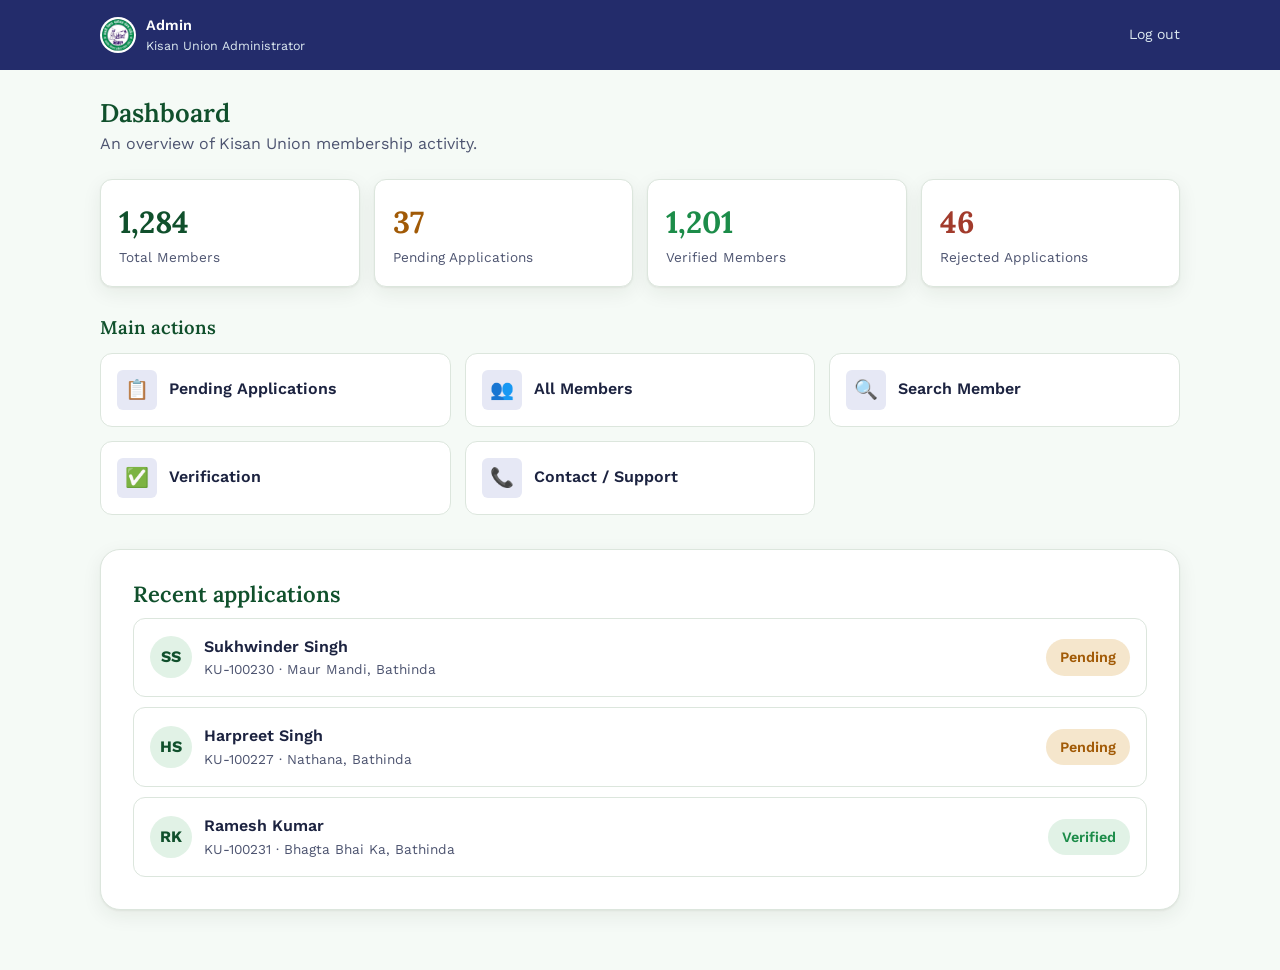
==== admin-dashboard.html @ 420122a4 "Initial commit" ====
<!doctype html>
<html lang="en">
<head>
<meta charset="UTF-8">
<meta name="viewport" content="width=device-width, initial-scale=1">
<title>Admin Dashboard — Kisan Union</title>
<link rel="icon" type="image/png" href="assets/images/favicon.png">
<link rel="stylesheet" href="css/style.css">
<link rel="stylesheet" href="css/responsive.css">
<link rel="stylesheet" href="css/admin.css">
</head>
<body class="admin-shell">

<div class="admin-topbar">
  <div class="container">
    <div class="who">
      <div class="avatar"><img src="assets/images/logo.jpg" alt="Kisan Union emblem" class="topbar-logo-mark"></div>
      <div>
        <div style="font-weight:600;">Admin</div>
        <div style="font-size:0.78rem; color:#DCE9F0;">Kisan Union Administrator</div>
      </div>
    </div>
    <a href="admin-login.html" class="logout">Log out</a>
  </div>
</div>

<main class="admin-main">
  <div class="container">
    <div style="margin-bottom:22px;">
      <h1 style="font-size:1.6rem; margin-bottom:4px;">Dashboard</h1>
      <p style="color:var(--ink-soft); margin:0;">An overview of Kisan Union membership activity.</p>
    </div>

    <div class="stat-grid">
      <div class="stat-card">
        <div class="num">1,284</div>
        <div class="label">Total Members</div>
      </div>
      <div class="stat-card accent-warn">
        <div class="num">37</div>
        <div class="label">Pending Applications</div>
      </div>
      <div class="stat-card accent-good">
        <div class="num">1,201</div>
        <div class="label">Verified Members</div>
      </div>
      <div class="stat-card accent-bad">
        <div class="num">46</div>
        <div class="label">Rejected Applications</div>
      </div>
    </div>

    <h2 style="font-size:1.15rem; margin-bottom:14px;">Main actions</h2>
    <div class="admin-actions-grid">
      <a href="members.html?filter=pending" class="admin-action">
        <div class="icon">&#128203;</div>
        Pending Applications
      </a>
      <a href="members.html" class="admin-action">
        <div class="icon">&#128101;</div>
        All Members
      </a>
      <a href="members.html" class="admin-action">
        <div class="icon">&#128269;</div>
        Search Member
      </a>
      <a href="application-review.html" class="admin-action">
        <div class="icon">&#9989;</div>
        Verification
      </a>
      <a href="contact.html" class="admin-action">
        <div class="icon">&#128222;</div>
        Contact / Support
      </a>
    </div>

    <div class="panel" style="margin-top:6px;">
      <h3 style="margin-bottom:10px;">Recent applications</h3>
      <div class="member-list">
        <div class="member-card">
          <div class="who">
            <div class="initials">SS</div>
            <div><div class="name">Sukhwinder Singh</div><div class="meta">KU-100230 &middot; Maur Mandi, Bathinda</div></div>
          </div>
          <span class="status-badge pending">Pending</span>
        </div>
        <div class="member-card">
          <div class="who">
            <div class="initials">HS</div>
            <div><div class="name">Harpreet Singh</div><div class="meta">KU-100227 &middot; Nathana, Bathinda</div></div>
          </div>
          <span class="status-badge pending">Pending</span>
        </div>
        <div class="member-card">
          <div class="who">
            <div class="initials">RK</div>
            <div><div class="name">Ramesh Kumar</div><div class="meta">KU-100231 &middot; Bhagta Bhai Ka, Bathinda</div></div>
          </div>
          <span class="status-badge verified">Verified</span>
        </div>
      </div>
    </div>
  </div>
</main>

<script src="js/main.js"></script>
</body>
</html>
---- css/style.css ----
/* ==========================================================================
   Kisan Union — Design Tokens & Base
   ========================================================================== */

@import url('https://fonts.googleapis.com/css2?family=Lora:ital,wght@0,500;0,600;0,700;1,500&family=Work+Sans:wght@400;500;600;700&display=swap');

:root{
  /* --- Color: taken directly from the Kisan Union emblem —
     bold green ring, white field, deep navy line-art --- */
  --paper:        #F5FAF6;   /* faint mint-white, echoes the emblem's white disc */
  --paper-raised: #FFFFFF;
  --ink:          #1C2340;   /* deep navy ink, matches the emblem's linework */
  --ink-soft:     #4D5470;
  --line:         #DCE6DD;

  --field-700:    #10502C;   /* deep emblem green — headers, nav, hero */
  --field-600:    #1C8C49;   /* emblem ring green — primary brand green */
  --field-500:    #229E56;   /* interactive green */
  --field-100:    #E1F2E6;   /* pale green wash */

  /* Navy — the emblem's second colour, used as the accent/CTA family
     in place of a generic gold, so the whole site reads as one mark */
  --wheat-600:    #171D45;   /* deep navy — hover state for accent buttons */
  --wheat-500:    #232C6B;   /* emblem navy — accent CTAs, links, highlights */
  --wheat-100:    #E6E8F5;   /* pale navy wash */

  --soil-600:     #232C6B;   /* secondary accent reuses emblem navy */
  --soil-100:     #E6E8F5;

  --sky-600:      #232C6B;   /* trust blue → emblem navy, used for admin/verification */
  --sky-500:      #3542A0;
  --sky-100:      #E6E8F5;

  --good-600:     #1C8C49;
  --good-100:     #E1F2E6;
  --warn-600:     #A15A06;
  --warn-100:     #F5E6CC;
  --bad-600:      #A23B2C;
  --bad-100:      #F5DFDA;

  /* --- Type --- */
  --font-display: 'Lora', Georgia, serif;
  --font-body:    'Work Sans', -apple-system, BlinkMacSystemFont, 'Segoe UI', sans-serif;

  /* --- Scale --- */
  --step-0:  1rem;
  --step-1:  1.125rem;
  --step-2:  1.375rem;
  --step-3:  1.75rem;
  --step-4:  2.25rem;
  --step-5:  2.9rem;

  /* --- Layout --- */
  --content-width: 1120px;
  --radius-sm: 6px;
  --radius-md: 12px;
  --radius-lg: 20px;
  --shadow-card: 0 1px 2px rgba(30,42,20,0.06), 0 6px 20px rgba(30,42,20,0.07);
  --focus-ring: 0 0 0 3px rgba(35,44,107,0.45);
}

*, *::before, *::after{ box-sizing: border-box; }

html{ scroll-behavior: smooth; }

body{
  margin: 0;
  font-family: var(--font-body);
  font-size: 16px;
  line-height: 1.55;
  color: var(--ink);
  background: var(--paper);
  -webkit-font-smoothing: antialiased;
}

@media (prefers-reduced-motion: reduce){
  html{ scroll-behavior: auto; }
  *, *::before, *::after{ animation-duration: 0.01ms !important; animation-iteration-count: 1 !important; transition-duration: 0.01ms !important; }
}

h1, h2, h3, h4{
  font-family: var(--font-display);
  font-weight: 600;
  line-height: 1.18;
  margin: 0 0 0.5em;
  color: var(--field-700);
}
h1{ font-size: var(--step-5); }
h2{ font-size: var(--step-4); }
h3{ font-size: var(--step-2); }
p{ margin: 0 0 1em; max-width: 62ch; }
a{ color: var(--field-600); }
img{ max-width: 100%; display: block; }

.container{
  width: 100%;
  max-width: var(--content-width);
  margin: 0 auto;
  padding: 0 20px;
}

.visually-hidden{
  position: absolute; width: 1px; height: 1px; padding: 0; margin: -1px;
  overflow: hidden; clip: rect(0,0,0,0); white-space: nowrap; border: 0;
}

a:focus-visible, button:focus-visible, input:focus-visible, select:focus-visible, textarea:focus-visible, [tabindex]:focus-visible{
  outline: none;
  box-shadow: var(--focus-ring);
  border-radius: var(--radius-sm);
}

/* ==========================================================================
   Header / Nav
   ========================================================================== */
.site-header{
  position: sticky; top: 0; z-index: 40;
  background: var(--field-700);
  border-bottom: 1px solid rgba(255,255,255,0.08);
}
.header-inner{
  max-width: var(--content-width);
  margin: 0 auto;
  padding: 14px 20px;
  display: flex; align-items: center; justify-content: space-between;
  gap: 16px;
}
.logo{
  display: flex; align-items: center; gap: 10px;
  color: #fff; text-decoration: none;
  font-family: var(--font-display); font-weight: 700; font-size: 1.2rem;
}
.logo-mark{
  width: 38px; height: 38px; border-radius: 50%; flex-shrink: 0;
  object-fit: cover; background: #fff;
  border: 2px solid rgba(255,255,255,0.85);
  box-shadow: 0 1px 4px rgba(0,0,0,0.25);
}
.logo-tag{ display: block; font-family: var(--font-body); font-weight: 400; font-size: 0.7rem; color: var(--wheat-100); letter-spacing: 0.01em; }

.main-nav{ display: flex; align-items: center; gap: 26px; }
.main-nav a{
  color: #F1EEE2; text-decoration: none; font-weight: 500; font-size: 0.95rem;
  padding: 8px 2px; border-bottom: 2px solid transparent;
}
.main-nav a:hover{ border-bottom-color: var(--wheat-500); }
.main-nav a.nav-admin{
  color: #fff; background: var(--wheat-500);
  padding: 8px 16px; border-radius: 999px; border-bottom: none;
}
.main-nav a.nav-admin:hover{ background: var(--wheat-600); }

.nav-toggle{
  display: none; width: 44px; height: 44px; border: none; background: transparent;
  cursor: pointer; padding: 0; flex-direction: column; align-items: center; justify-content: center; gap: 5px;
}
.nav-toggle span{ display: block; width: 22px; height: 2px; background: #fff; border-radius: 2px; }

/* ==========================================================================
   Buttons
   ========================================================================== */
.btn{
  display: inline-flex; align-items: center; justify-content: center; gap: 8px;
  font-family: var(--font-body); font-weight: 600; font-size: 1rem;
  padding: 15px 26px; border-radius: 999px; border: 2px solid transparent;
  text-decoration: none; cursor: pointer; min-height: 52px;
  transition: transform 0.08s ease, background 0.15s ease, box-shadow 0.15s ease;
}
.btn:active{ transform: translateY(1px); }
.btn-primary{ background: var(--wheat-500); color: #fff; }
.btn-primary:hover{ background: var(--wheat-600); }
.btn-secondary{ background: var(--field-600); color: #fff; }
.btn-secondary:hover{ background: var(--field-700); }
.btn-outline{ background: transparent; color: var(--field-700); border-color: var(--field-600); }
.btn-outline:hover{ background: var(--field-100); }
.btn-ghost{ background: transparent; color: var(--field-700); border: none; padding: 10px 6px; min-height: auto; text-decoration: underline; text-underline-offset: 3px; }
.btn-block{ width: 100%; }
.btn-lg{ padding: 18px 30px; font-size: 1.08rem; }
.btn[disabled]{ opacity: 0.55; cursor: not-allowed; }

.btn .spinner{ display: none; width: 18px; height: 18px; border-radius: 50%; border: 2px solid rgba(255,255,255,0.5); border-top-color: currentColor; animation: spin 0.7s linear infinite; }
.btn.is-loading .spinner{ display: inline-block; }
.btn.is-loading .btn-label{ opacity: 0.7; }
@keyframes spin{ to{ transform: rotate(360deg); } }

/* ==========================================================================
   Hero
   ========================================================================== */
.hero{
  background: var(--field-700);
  color: #fff;
  position: relative;
  overflow: hidden;
}
.hero-inner{
  max-width: var(--content-width); margin: 0 auto; padding: 64px 20px 56px;
  display: grid; grid-template-columns: 1.1fr 0.9fr; gap: 40px; align-items: center;
  position: relative; z-index: 2;
}
.hero h1{ color: #fff; font-size: var(--step-5); }
.hero p.lead{ color: #E7E4D6; font-size: 1.15rem; max-width: 46ch; }
.hero-actions{ display: flex; flex-wrap: wrap; gap: 14px; margin-top: 28px; }
.hero-secondary-link{ margin-top: 18px; }
.hero-secondary-link a{ color: var(--wheat-100); font-weight: 500; }

.hero-art-wrap{ position: relative; }
.hero-art{ width: 100%; height: auto; }
.hero-badge{
  position: absolute; top: -6px; right: 4%; width: 92px; height: 92px;
  border-radius: 50%; object-fit: cover; background: #fff;
  border: 4px solid #fff; box-shadow: 0 8px 24px rgba(0,0,0,0.3);
}
.hero::after{
  content: ""; position: absolute; inset: 0;
  background: radial-gradient(circle at 85% 15%, rgba(35,44,107,0.28), transparent 55%);
  z-index: 1;
}

/* ==========================================================================
   Sections
   ========================================================================== */
section{ padding: 64px 0; }
.section-head{ max-width: 60ch; margin-bottom: 36px; }
.section-head p{ color: var(--ink-soft); }
.section-alt{ background: var(--paper-raised); border-top: 1px solid var(--line); border-bottom: 1px solid var(--line); }

/* Quick action cards */
.action-grid{
  display: grid; grid-template-columns: repeat(4, 1fr); gap: 18px;
}
.action-card{
  background: var(--paper-raised); border: 1px solid var(--line); border-radius: var(--radius-lg);
  padding: 26px; display: flex; flex-direction: column; gap: 10px;
  text-decoration: none; color: var(--ink);
  box-shadow: var(--shadow-card);
  transition: transform 0.12s ease, box-shadow 0.12s ease;
}
.action-card:hover{ transform: translateY(-3px); box-shadow: 0 10px 26px rgba(30,42,20,0.12); }
.action-card .icon{
  width: 52px; height: 52px; border-radius: var(--radius-md);
  display: flex; align-items: center; justify-content: center; font-size: 1.5rem;
  background: var(--field-100); color: var(--field-700);
}
.action-card.primary{ border-color: var(--wheat-500); border-width: 2px; }
.action-card.primary .icon{ background: var(--wheat-100); color: var(--wheat-600); }
.action-card h3{ margin-bottom: 2px; font-size: 1.2rem; }
.action-card p{ color: var(--ink-soft); font-size: 0.95rem; margin-bottom: 4px; }
.action-card .card-cta{ margin-top: auto; font-weight: 600; color: var(--field-600); }
.action-card.blue .icon{ background: var(--sky-100); color: var(--sky-600); }
.action-card.brown .icon{ background: var(--soil-100); color: var(--soil-600); }

/* Trust / steps */
.steps{ display: grid; grid-template-columns: repeat(3, 1fr); gap: 28px; counter-reset: step; }
.step{ position: relative; padding-left: 4px; }
.step .num{
  font-family: var(--font-display); font-size: 2.2rem; font-weight: 700;
  color: var(--wheat-500); display: block; margin-bottom: 6px;
}
.step h3{ margin-bottom: 6px; }
.step p{ color: var(--ink-soft); }

/* About */
.about-block{ display: grid; grid-template-columns: 1fr 1fr; gap: 40px; align-items: start; }
.about-block .about-note{
  background: var(--wheat-100); border: 1px solid var(--wheat-500); border-radius: var(--radius-md);
  padding: 16px 18px; font-size: 0.92rem; color: var(--soil-600);
}

/* ==========================================================================
   Cards / Panels generic
   ========================================================================== */
.panel{
  background: var(--paper-raised); border: 1px solid var(--line); border-radius: var(--radius-lg);
  padding: 32px; box-shadow: var(--shadow-card);
}
.panel-narrow{ max-width: 560px; margin: 0 auto; }

/* ==========================================================================
   Forms
   ========================================================================== */
.field{ margin-bottom: 20px; }
.field label{ display: block; font-weight: 600; margin-bottom: 6px; font-size: 0.95rem; }
.field .hint{ font-size: 0.83rem; color: var(--ink-soft); margin-top: 5px; }
.field input, .field select, .field textarea{
  width: 100%; font: inherit; padding: 14px 15px; border-radius: var(--radius-sm);
  border: 1.5px solid var(--line); background: #fff; color: var(--ink); min-height: 52px;
}
.field textarea{ min-height: 110px; resize: vertical; }
.field input:focus, .field select:focus, .field textarea:focus{ outline: none; border-color: var(--field-500); box-shadow: var(--focus-ring); }
.field.has-error input, .field.has-error select, .field.has-error textarea{ border-color: var(--bad-600); }
.field .error-msg{ display: none; color: var(--bad-600); font-size: 0.85rem; margin-top: 6px; font-weight: 500; }
.field.has-error .error-msg{ display: block; }
.field-row{ display: grid; grid-template-columns: 1fr 1fr; gap: 16px; }

.radio-group{ display: flex; gap: 10px; flex-wrap: wrap; }
.radio-chip{ position: relative; }
.radio-chip input{ position: absolute; opacity: 0; width: 100%; height: 100%; cursor: pointer; margin: 0; }
.radio-chip span{
  display: inline-flex; padding: 12px 20px; border: 1.5px solid var(--line); border-radius: 999px;
  font-weight: 500; color: var(--ink-soft); background: #fff;
}
.radio-chip input:checked + span{ background: var(--field-100); border-color: var(--field-500); color: var(--field-700); }
.radio-chip input:focus-visible + span{ box-shadow: var(--focus-ring); }

.checkbox-row{ display: flex; align-items: flex-start; gap: 10px; }
.checkbox-row input{ width: 20px; height: 20px; margin-top: 2px; flex-shrink: 0; }
.checkbox-row label{ font-weight: 500; margin: 0; }

/* ==========================================================================
   Footer
   ========================================================================== */
.site-footer{ background: var(--field-700); color: #E7E4D6; padding: 48px 0 26px; margin-top: 40px; }
.footer-inner{ display: grid; grid-template-columns: 1.3fr 1fr; gap: 30px; align-items: start; }
.footer-brand{ display: flex; align-items: center; gap: 12px; color: #fff; }
.footer-logo-mark{ width: 46px; height: 46px; }
.footer-brand span{ font-family: var(--font-display); font-weight: 700; font-size: 1.1rem; }
.footer-brand p{ color: var(--wheat-100); font-size: 0.85rem; margin: 4px 0 0; }
.footer-links{ display: flex; flex-wrap: wrap; gap: 10px 22px; }
.footer-links a{ color: #E7E4D6; text-decoration: none; font-size: 0.92rem; }
.footer-links a:hover{ color: var(--wheat-500); }
.footer-legal{ grid-column: 1 / -1; border-top: 1px solid rgba(255,255,255,0.14); margin-top: 24px; padding-top: 18px; display: flex; flex-wrap: wrap; justify-content: space-between; gap: 10px; font-size: 0.82rem; color: #C7C4B4; }
.footer-legal-links{ display: flex; gap: 16px; }
.footer-legal-links a{ color: #C7C4B4; text-decoration: none; }
.footer-legal-links a:hover{ color: var(--wheat-500); }

/* ==========================================================================
   Status badges
   ========================================================================== */
.status-badge{ display: inline-flex; align-items: center; gap: 7px; font-weight: 600; font-size: 0.9rem; padding: 7px 14px; border-radius: 999px; }
.status-badge.verified{ background: var(--good-100); color: var(--good-600); }
.status-badge.pending{ background: var(--warn-100); color: var(--warn-600); }
.status-badge.rejected{ background: var(--bad-100); color: var(--bad-600); }
.status-badge.suspended{ background: var(--soil-100); color: var(--soil-600); }
.status-badge.not-found{ background: var(--line); color: var(--ink-soft); }

/* ==========================================================================
   Utility page header (non-hero pages)
   ========================================================================== */
.page-head{ background: var(--field-100); padding: 40px 0 34px; border-bottom: 1px solid var(--line); }
.page-head h1{ margin-bottom: 8px; }
.page-head p{ color: var(--ink-soft); margin: 0; }

/* Breadcrumb-ish back link */
.back-link{ display: inline-flex; align-items: center; gap: 6px; color: var(--field-600); text-decoration: none; font-weight: 500; font-size: 0.92rem; margin-bottom: 18px; }
.back-link:hover{ text-decoration: underline; }

/* Progress steps (registration) */
.progress-steps{ display: flex; gap: 8px; margin-bottom: 34px; }
.progress-steps .p-step{ flex: 1; }
.progress-steps .p-bar{ height: 6px; border-radius: 4px; background: var(--line); overflow: hidden; }
.progress-steps .p-step.done .p-bar, .progress-steps .p-step.active .p-bar{ background: var(--wheat-500); }
.progress-steps .p-label{ font-size: 0.78rem; margin-top: 6px; color: var(--ink-soft); font-weight: 500; }
.progress-steps .p-step.active .p-label{ color: var(--field-700); }

.form-step{ display: none; }
.form-step.active{ display: block; }
.form-actions{ display: flex; justify-content: space-between; gap: 12px; margin-top: 30px; }

.summary-grid{ display: grid; grid-template-columns: 1fr 1fr; gap: 16px 24px; margin-bottom: 24px; }
.summary-item .k{ font-size: 0.82rem; color: var(--ink-soft); margin-bottom: 2px; }
.summary-item .v{ font-weight: 600; }

/* Empty / result states */
.result-state{ text-align: center; padding: 30px 10px; }
.result-state .icon-lg{ width: 64px; height: 64px; margin: 0 auto 16px; }
.empty-state{ text-align: center; padding: 50px 20px; color: var(--ink-soft); }

/* Skeleton */
.skeleton{ background: linear-gradient(90deg, var(--line) 25%, #ece7d6 37%, var(--line) 63%); background-size: 400% 100%; animation: shimmer 1.4s ease infinite; border-radius: var(--radius-sm); }
@keyframes shimmer{ 0%{ background-position: 100% 0; } 100%{ background-position: 0 0; } }
---- css/responsive.css ----
/* ==========================================================================
   Responsive rules — mobile-first overrides for larger screens down to phones
   ========================================================================== */

/* Mobile default adjustments (< 720px) */
@media (max-width: 720px){
  h1{ font-size: var(--step-4); }
  h2{ font-size: var(--step-3); }
  section{ padding: 44px 0; }

  .nav-toggle{ display: flex; }
  .main-nav{
    position: fixed; inset: 62px 0 0 0; background: var(--field-700);
    flex-direction: column; align-items: flex-start; gap: 4px; padding: 18px 24px;
    transform: translateY(-8px); opacity: 0; pointer-events: none;
    transition: opacity 0.15s ease, transform 0.15s ease;
  }
  .main-nav.open{ opacity: 1; transform: translateY(0); pointer-events: auto; }
  .main-nav a{ width: 100%; padding: 14px 4px; border-bottom: 1px solid rgba(255,255,255,0.1); }
  .main-nav a.nav-admin{ margin-top: 10px; text-align: center; }

  .hero-inner{ grid-template-columns: 1fr; padding: 40px 20px 44px; text-align: left; }
  .hero-art-wrap{ order: -1; max-width: 260px; }
  .hero-badge{ width: 66px; height: 66px; top: -4px; }
  .hero-actions{ flex-direction: column; }
  .hero-actions .btn{ width: 100%; }

  .action-grid{ grid-template-columns: 1fr; }
  .steps{ grid-template-columns: 1fr; gap: 26px; }
  .about-block{ grid-template-columns: 1fr; }
  .field-row{ grid-template-columns: 1fr; gap: 0; }
  .summary-grid{ grid-template-columns: 1fr; }

  .footer-inner{ grid-template-columns: 1fr; }
  .footer-legal{ flex-direction: column; align-items: flex-start; }

  .form-actions{ flex-direction: column-reverse; }
  .form-actions .btn{ width: 100%; }

  .panel{ padding: 22px; }
}

/* Tablet (721px – 1024px) */
@media (min-width: 721px) and (max-width: 1024px){
  .action-grid{ grid-template-columns: repeat(2, 1fr); }
  .hero-inner{ grid-template-columns: 1fr; text-align: left; }
  .hero-art-wrap{ max-width: 340px; }
}

/* Large desktop */
@media (min-width: 1400px){
  :root{ --content-width: 1240px; }
}

/* Ensure no horizontal scroll anywhere */
html, body{ overflow-x: hidden; }
---- css/admin.css ----
/* ==========================================================================
   Admin — dashboard, review, member management
   ========================================================================== */

.admin-shell{ min-height: 100vh; display: flex; flex-direction: column; background: var(--paper); }

.admin-topbar{
  background: var(--sky-600); color: #fff; padding: 14px 0;
}
.admin-topbar .container{ display: flex; align-items: center; justify-content: space-between; gap: 12px; }
.admin-topbar .who{ display: flex; align-items: center; gap: 10px; font-size: 0.9rem; }
.admin-topbar .avatar{ width: 36px; height: 36px; border-radius: 50%; background: #fff; display: flex; align-items: center; justify-content: center; overflow: hidden; border: 2px solid rgba(255,255,255,0.6); flex-shrink: 0; }
.topbar-logo-mark{ width: 100%; height: 100%; object-fit: cover; }
.admin-topbar a.logout{ color: #DCE9F0; font-size: 0.88rem; text-decoration: none; }
.admin-topbar a.logout:hover{ text-decoration: underline; }

.admin-main{ flex: 1; padding: 28px 0 60px; }

.stat-grid{ display: grid; grid-template-columns: repeat(4, 1fr); gap: 14px; margin-bottom: 30px; }
.stat-card{ background: var(--paper-raised); border: 1px solid var(--line); border-radius: var(--radius-md); padding: 18px; box-shadow: var(--shadow-card); }
.stat-card .num{ font-family: var(--font-display); font-size: 1.9rem; font-weight: 700; color: var(--field-700); }
.stat-card .label{ font-size: 0.85rem; color: var(--ink-soft); margin-top: 2px; }
.stat-card.accent-warn .num{ color: var(--warn-600); }
.stat-card.accent-good .num{ color: var(--good-600); }
.stat-card.accent-bad .num{ color: var(--bad-600); }

.admin-actions-grid{ display: grid; grid-template-columns: repeat(3, 1fr); gap: 14px; margin-bottom: 34px; }
.admin-action{
  display: flex; align-items: center; gap: 12px; background: var(--paper-raised); border: 1px solid var(--line);
  border-radius: var(--radius-md); padding: 16px; text-decoration: none; color: var(--ink); font-weight: 600;
}
.admin-action:hover{ border-color: var(--sky-500); }
.admin-action .icon{ width: 40px; height: 40px; border-radius: var(--radius-sm); background: var(--sky-100); color: var(--sky-600); display: flex; align-items: center; justify-content: center; font-size: 1.2rem; flex-shrink: 0; }

/* search / filters */
.search-bar{ display: flex; gap: 10px; margin-bottom: 16px; }
.search-bar input{ flex: 1; }
.filter-row{ display: flex; gap: 8px; flex-wrap: wrap; margin-bottom: 22px; }
.filter-chip{
  border: 1.5px solid var(--line); background: #fff; padding: 9px 16px; border-radius: 999px;
  font-weight: 500; font-size: 0.9rem; cursor: pointer; color: var(--ink-soft);
}
.filter-chip[aria-pressed="true"]{ background: var(--sky-100); border-color: var(--sky-500); color: var(--sky-600); }

/* member list */
.member-list{ display: flex; flex-direction: column; gap: 10px; }
.member-card{
  background: var(--paper-raised); border: 1px solid var(--line); border-radius: var(--radius-md);
  padding: 16px; display: flex; align-items: center; justify-content: space-between; gap: 14px; flex-wrap: wrap;
}
.member-card .who{ display: flex; align-items: center; gap: 12px; }
.member-card .initials{ width: 42px; height: 42px; border-radius: 50%; background: var(--field-100); color: var(--field-700); display: flex; align-items: center; justify-content: center; font-weight: 700; flex-shrink: 0; }
.member-card .name{ font-weight: 600; }
.member-card .meta{ font-size: 0.85rem; color: var(--ink-soft); }

/* application review */
.review-card{ background: var(--paper-raised); border: 1px solid var(--line); border-radius: var(--radius-lg); padding: 26px; box-shadow: var(--shadow-card); }
.review-head{ display: flex; justify-content: space-between; align-items: flex-start; gap: 12px; margin-bottom: 18px; flex-wrap: wrap; }
.review-section{ margin-bottom: 22px; }
.review-section h3{ font-size: 1.02rem; margin-bottom: 10px; color: var(--field-700); }
.review-grid{ display: grid; grid-template-columns: repeat(2, 1fr); gap: 14px 24px; }
.review-actions{ display: flex; gap: 12px; flex-wrap: wrap; margin-top: 10px; }
.review-actions .btn{ flex: 1; min-width: 160px; }
.btn-approve{ background: var(--good-600); color: #fff; }
.btn-approve:hover{ background: #245730; }
.btn-reject{ background: #fff; color: var(--bad-600); border-color: var(--bad-600); }
.btn-reject:hover{ background: var(--bad-100); }
.btn-correction{ background: #fff; color: var(--warn-600); border-color: var(--warn-600); }
.btn-correction:hover{ background: var(--warn-100); }

/* modal */
.modal-overlay{
  position: fixed; inset: 0; background: rgba(20,26,18,0.5); display: none;
  align-items: center; justify-content: center; padding: 20px; z-index: 100;
}
.modal-overlay.open{ display: flex; }
.modal{ background: #fff; border-radius: var(--radius-lg); padding: 26px; max-width: 420px; width: 100%; box-shadow: 0 20px 60px rgba(0,0,0,0.25); }
.modal h3{ margin-bottom: 10px; }
.modal p{ color: var(--ink-soft); }
.modal-actions{ display: flex; gap: 10px; margin-top: 20px; }
.modal-actions .btn{ flex: 1; }
.reason-list{ display: flex; flex-direction: column; gap: 8px; margin: 14px 0; }

/* membership card */
.mcard-wrap{ display: flex; justify-content: center; padding: 10px 0 20px; }
.membership-card{
  width: 100%; max-width: 380px; border-radius: 18px; padding: 26px;
  background: linear-gradient(135deg, var(--field-700), var(--field-600));
  color: #fff; position: relative; overflow: hidden;
  box-shadow: 0 18px 40px rgba(30,60,34,0.3);
}
.membership-card::after{
  content: ""; position: absolute; right: -40px; bottom: -40px; width: 160px; height: 160px;
  border-radius: 50%; background: rgba(214,154,45,0.18);
}
.membership-card .mc-top{ display: flex; justify-content: space-between; align-items: center; position: relative; z-index: 2; }
.membership-card .mc-brand{ font-family: var(--font-display); font-weight: 700; font-size: 1.05rem; }
.membership-card .mc-type{ font-size: 0.7rem; letter-spacing: 0.04em; color: var(--wheat-100); }
.mc-logo-mark{ width: 34px; height: 34px; border-radius: 50%; object-fit: cover; border: 2px solid #fff; flex-shrink: 0; }
.membership-card .mc-name{ font-family: var(--font-display); font-size: 1.5rem; margin: 22px 0 4px; position: relative; z-index: 2; }
.membership-card .mc-id{ font-size: 0.95rem; color: var(--wheat-100); margin-bottom: 18px; position: relative; z-index: 2; }
.membership-card .mc-row{ display: flex; justify-content: space-between; align-items: flex-end; position: relative; z-index: 2; }
.membership-card .mc-details .k{ font-size: 0.68rem; color: #CFE0CE; }
.membership-card .mc-details .v{ font-size: 0.88rem; font-weight: 600; }
.membership-card .qr-placeholder{ width: 68px; height: 68px; background: #fff; border-radius: 8px; padding: 6px; }
.membership-card .qr-placeholder svg{ width: 100%; height: 100%; }
.membership-card .mc-status{ margin-top: 14px; }

@media (max-width: 720px){
  .stat-grid{ grid-template-columns: repeat(2, 1fr); }
  .admin-actions-grid{ grid-template-columns: 1fr; }
  .review-grid{ grid-template-columns: 1fr; }
  .review-actions .btn{ min-width: 0; }
}
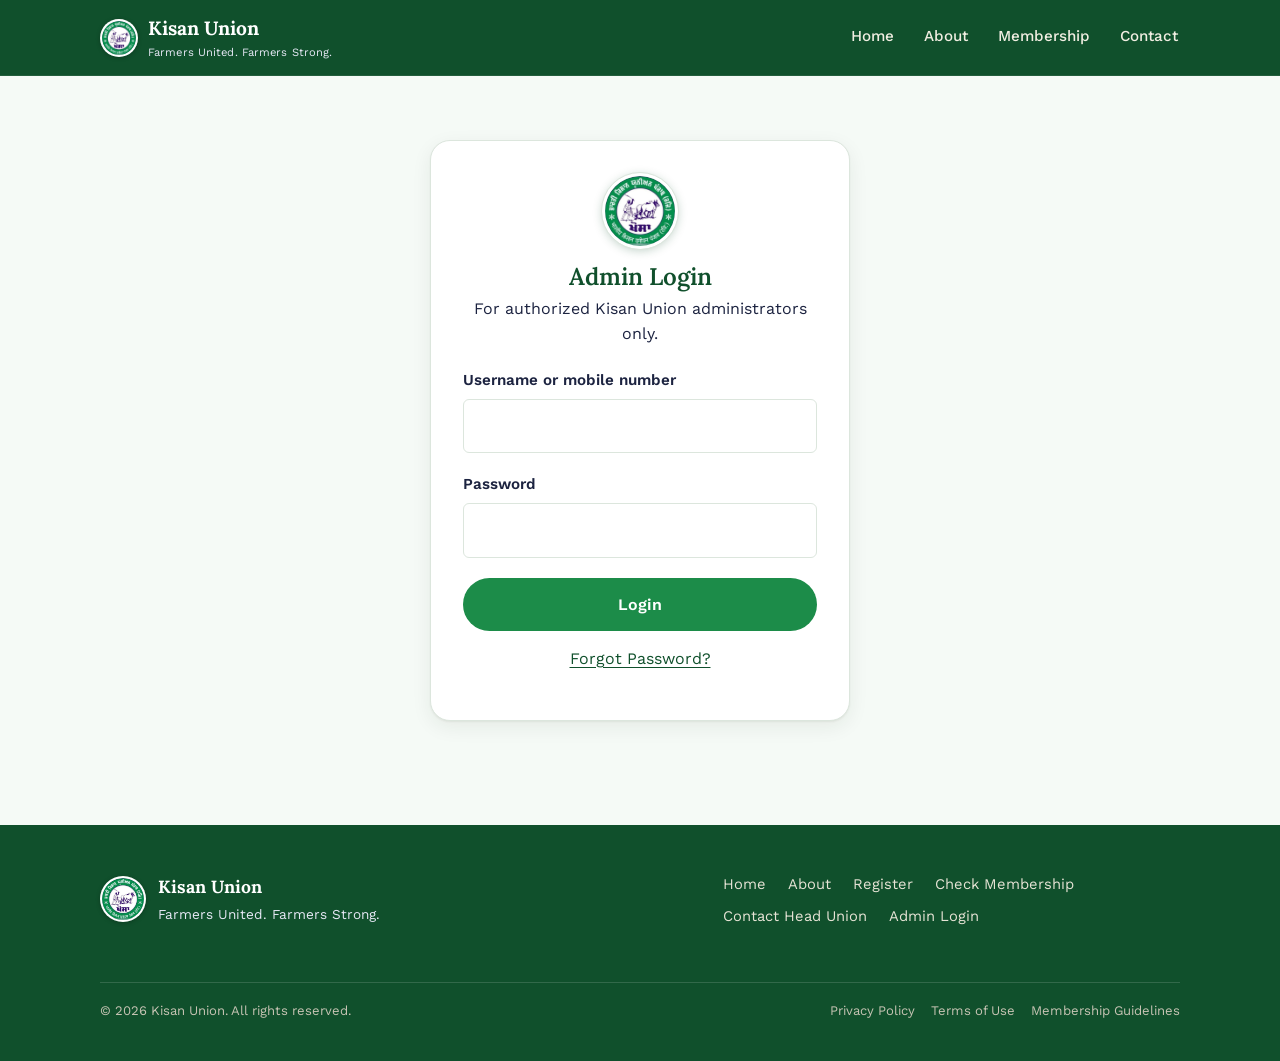
==== commit a58f8a3a: "Add Kisan Union website" ====
--- a/admin-dashboard.html
+++ b/admin-dashboard.html
@@ -104,5 +104,6 @@
 </main>
 
 <script src="js/main.js"></script>
+<script src="js/admin.js"></script>
 </body>
 </html>
